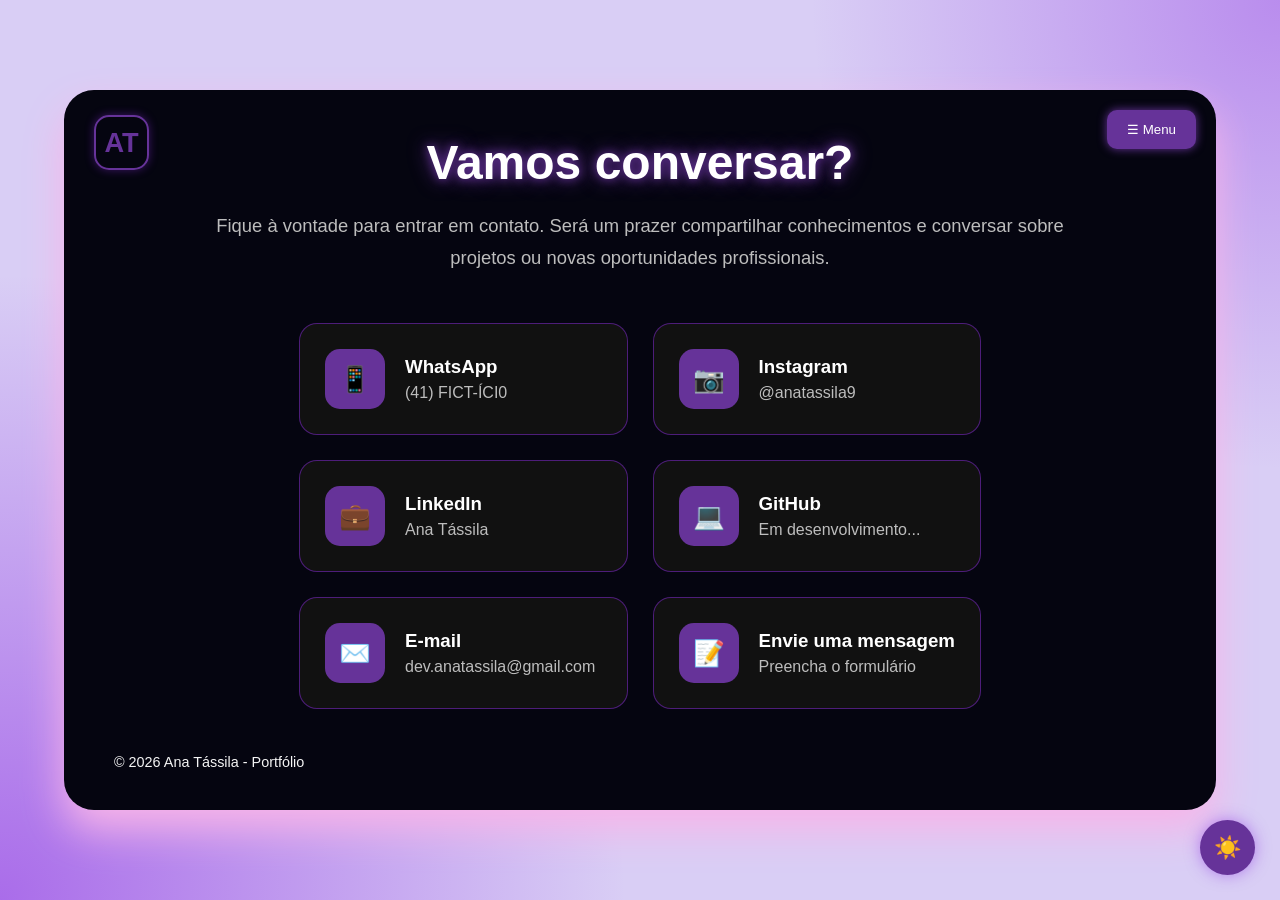
==== contato.html @ ad77cd47 "Add files via upload" ====
<!DOCTYPE html>
<html lang="pt-br">
<head>
    <meta charset="UTF-8">
    <meta name="viewport" content="width=device-width, initial-scale=1.0">
    <title>Ana Tássila - Sobre mim</title>
    <link rel="stylesheet" href="custom.css">
</head>

<body>
    <div class="container-principal">
        <div class="logo">
            <div class="logo-icone">AT</div>
            <div class="logo-texto">
            </div>
        </div>
        <nav class="menu">
            <button id="botao-menu">☰ Menu</button>
            <ul id="lista-menu">
                <li><a href="index.html">Home</a></li>
                <li><a href="habilidades.html">Formação e Habilidades</a></li>
                <li><a href="sobre.html">Sobre mim</a></li>
                <li><a href="contato.html">Contato</a></li>
            </ul>
        </nav>
        
<main>
    <section class="pagina-contato">
        <section class="texto-contato">
            <h1>Vamos conversar?</h1>
            <p>Fique à vontade para entrar em contato. Será um prazer compartilhar conhecimentos e conversar sobre projetos ou novas oportunidades profissionais.</p>
    </section>
    <section class="contatos">

<!--------------------------------WPP FICTICIO--------------------------------->
<a class="contato-card"
    href="https://wa.me/5547999999999"
    target="_blank">
    <span>📱</span>
    <div>
        <h3>WhatsApp</h3>
        <p>(41) FICT-ÍCI0</p>
    </div>
</a>

<!--------------------------------INSTA--------------------------------->
<a class="contato-card"
   href="https://www.instagram.com/anatassila9/"
   target="_blank">
    <span>📷</span>
    <div>
        <h3>Instagram</h3>
        <p>@anatassila9</p>
    </div>
</a>

<!--------------------------------LINKEDIN--------------------------------->
<a class="contato-card"
   href="https://www.linkedin.com/in/anatassila/"
   target="_blank">
    <span>💼</span>
    <div>
        <h3>LinkedIn</h3>
        <p>Ana Tássila</p>
    </div>
</a>

<!--------------------------------GITHUB--------------------------------->
<a class="contato-card"
   href="https://github.com/"
   target="_blank">
   <span>💻</span>
   <div>
        <h3>GitHub</h3>
        <p>Em desenvolvimento...</p>
    </div>
</a>
<!--------------------------------EMAIL--------------------------------->
<div class="contato-card">
    <span>✉️</span>
    <div>
        <h3>E-mail</h3>
        <p>dev.anatassila@gmail.com</p>
    </div>
</div>

<!-------------------------ENVIE UMA MENSAGEM-------------------------->
<a class="contato-card"
   href="formulario.html">
    <span>📝</span>
    <div>
        <h3>Envie uma mensagem</h3>
        <p>Preencha o formulário</p>
    </div>
</a>
</section>
<!--------------------------FIM ENVIE UMA MENSAGEM-------------------->
</section>
</main>

    <footer> 
        © 2026 Ana Tássila - Portfólio
    </footer>
    </div>
    <button id="tema">☀️</button>
    <script src="javascript.js"></script>
</body>
</html>
---- custom.css ----
/*----------zerando tudo------------*/
*{
    margin: 0;
    padding: 0;
    box-sizing: border-box;
}
/*----------ajustando a logo----------*/
.logo{
    position: absolute;
    top: 25px;
    left: 30px;
    display: flex;
    align-items: center;
    gap: 15px;
}

.logo-icone{
    width:55px;
    height:55px;
    border:2px solid rebeccapurple;
    border-radius:15px;
    display:flex;
    justify-content:center;
    align-items:center;
    color:rebeccapurple;
    font-size:1.7rem;
    font-weight:bold;
    box-shadow:0 0 10px rgba(138,43,226,.4);
}

.logo-texto h2{
    font-size:1.4rem;
}

.logo-texto span{
    color:#bdbdbd;
    font-size:.95rem;
}

/*--------------ajustando o body--------------*/
body{
    font-family: 'Poppins', sans-serif;
    min-height: 100vh;
    display: flex;
    justify-content: center;
    align-items: center;
    background:
    radial-gradient(circle at bottom left,rgba(138,43,226,0.6),transparent 40%),
    radial-gradient(circle at top right,rgba(138,43,226,0.4),transparent 30%),
    #d9cef5;
    color: white;
}

/*------------container principal-------------*/
.container-principal{
    width: 90%;
    max-width: 1400px;
    height: 80vh;
    background: #050510;
    border-radius: 30px;
    padding: 20px;
    box-shadow: 0 20px 40px rgb(248, 180, 233);
    display: flex;
    flex-direction: column;
    position: relative;
}
/*--------AJUSTANTO TUDO DA PG PRINCIPAL-Index---------*/
/*-----------ajustando o header------------*/
header{
    display: flex; /*elementos na mesma reta-linha*/
    justify-content: center;
    align-items: center;
    gap: 60px;
    height: 100%;
}

/*------------------ajustando a foto ------------------*/
header img{
    width:400px;
    border-radius:50%;
    animation: aura 6s ease-in-out infinite;
}

@keyframes aura{

    0%,100%{
        box-shadow:
            0 0 20px rgba(138,43,226,.8),
            0 0 40px rgba(138,43,226,.5),
            0 0 60px rgba(138,43,226,.3);
    }

    50%{
        box-shadow:
            0 0 120px rgba(138,43,226,.9),
            0 0 180px rgba(138,43,226,.55),
            0 0 260px rgba(138,43,226,.18);
    }

}

/*--------------------ajustando o texto----------------*/
.texto{
    max-width: 700px; /*largura da linha para ela quebrar*/
    text-align: center; /*alinhando no centro*/
}

.texto h1{
    font-size: 3rem; /*tamanho*/
    margin-bottom: 15px; /*margem*/
}

.texto p{
    margin-top:20px;
    margin-bottom:45px;
    color:#bdbdbd;
    font-size:1.25rem;
    line-height:1.8;
}

/*------------ajustando os botões---------------*/
.editando-botoes{
    display: flex;
    justify-content: center;
    gap: 25px;
    margin-top: 35px;
}

.editando-botoes a{
    width: 250px;
    display: flex;
    align-items: center;
    gap: 18px;
    padding: 22px;
    text-decoration: none;
    color: white;
    background: #111;
    border: 1px solid rgba(138,43,226,.5);
    border-radius: 18px;
    transition: .35s;
}

.editando-botoes a:hover{
    transform: translateY(-5px);
    border-color: rebeccapurple;
    box-shadow:
    0 0 20px rgba(138,43,226,.4);
}

.icone{
    width:55px;
    height:55px;
    display:flex;
    justify-content:center;
    align-items:center;
    border-radius:14px;
    background:rebeccapurple;
    font-size:1.5rem;
    flex-shrink:0;
}

.editando-botoes h3{
    margin-bottom:8px;
    font-size:1.1rem;
}

.editando-botoes p{
    margin:0;
    font-size:.9rem;
    color:#bdbdbd;
    line-height:1.4;
}

/*--------------centralizando o main------------------*/
main{
    flex: 1;
    display: flex;
    justify-content: center;
    align-items: center;
}

/*-----------------editando o menu-----------------*/
.menu{
    position: absolute;
    top: 20px;
    right: 20px;
} 

#botao-menu{
    background-color: rebeccapurple;
    color: white;
    border: none;
    border-radius: 10px;
    padding: 12px 20px;
    cursor: pointer;
    box-shadow: 0 0 10px rebeccapurple;
}

#lista-menu{
    display: none;
    list-style: none;
    margin-top: 10px;
    background-color: #111;
    border: 1px solid rebeccapurple;
    border-radius: 10px;
    overflow: hidden;
}

#lista-menu.ativo{
    display: block;
}

#lista-menu li a{
    display: block;
    padding: 12px 20px;
    color: white;
    text-decoration: none;
}

#lista-menu li a:hover{
    background-color: rebeccapurple;
}

/*------------ajustando o footer----------*/
footer{
    padding: 20px 30px;
    font-size: 0.9rem;
    color: whitesmoke;
}
/*-------------------FIM DA PG PRINCIPAL-Index-------------------------*/

/*--------------------INICIO SOBRE MIM---------------------------*/

/*ajustando o texto*/
.texto-sobre-mim h1{
    font-size: 3rem;
    margin-bottom: 30px;
    text-align: center; 
}

.texto-sobre-mim p{
    font-size: 1.2rem;
    line-height: 1.7;
    max-width: 750px; 
    margin: 0 auto; 
    color: whitesmoke;
    text-align: left;
}

/*-----------------------FIM SOBRE MIM---------------------------*/

/*-------------------INICIO HABILIDADES--------------------------*/
.habilidades{
    width: 100%;
}
.habilidades h1{
    text-align: center;
    font-size: 3rem;
    margin-bottom: 40px;
    text-shadow:
        0 0 10px rebeccapurple,
        0 0 20px rebeccapurple;
}
.cards{
    display: flex;
    justify-content: center;
    gap: 30px;
    flex-wrap: wrap;
}

.card{    
    width: 340px;
    background: #111;
    border: 1px solid rgba(138,43,226,.5);
    border-radius: 18px;
    padding: 25px;
    transition: .3s;
}

.card h2{
    color: rebeccapurple;
    margin-bottom:20px;
    text-align:center;
}

.card h3{
    margin-top:20px;
    margin-bottom:10px;
    color:white;
}

.card p{
    color:#d8d8d8;
    margin-bottom:8px;
    line-height:1.6;
}

.card ul{

    margin-left:20px;
}

     .card li{
    margin-bottom:8px;
    color:#d8d8d8;
} 
/*---------------------FIM HABILIDADES--------------------------*/

/*---------------------INICIO CONTATO--------------------------*/

.pagina-contato{
    display: flex;
    flex-direction: column;
    align-items: center;
    width: 100%;
}

.texto-contato{
    max-width:900px;
    margin:auto;
    text-align:center;
}

.texto-contato h1{
    font-size:3rem;
    margin-bottom:20px;
    text-shadow:
        0 0 10px rebeccapurple,
        0 0 20px rebeccapurple;
}

.texto-contato p{
    color:#bdbdbd;
    font-size:1.15rem;
    margin-bottom:50px;
    line-height:1.7;
}

.contatos{
    display:grid;
    grid-template-columns:repeat(2,1fr);
    gap:25px;
}

.contato-card{
    display:flex;
    align-items:center;
    gap:20px;
    padding:25px;
    background:#111;
    border:1px solid rgba(138,43,226,.5);
    border-radius:18px;
    text-decoration:none;
    color:white;
    transition:.3s;
}

.contato-card:hover{
    transform:translateY(-5px);
    box-shadow:0 0 20px rgba(138,43,226,.4);
    border-color:rebeccapurple;
}

.contato-card span{
    width:60px;
    height:60px;
    border-radius:15px;
    background:rebeccapurple;
    display:flex;
    justify-content:center;
    align-items:center;
    font-size:1.6rem;
    flex-shrink:0;
}

.contato-card h3{
    margin-bottom:6px;
}

.contato-card p{
    color:#bdbdbd;
}
/*-------------------------FIM CONTATO--------------------------*/

/*--------------------FORMULÁRIO DE CONTATO---------------------*/
.pagina-formulario{
    width: 100%;
    max-width: 700px;
    margin: 50px auto 0;
    text-align: center;
}

.pagina-formulario h1{
    font-size: 3rem;
    margin-bottom: 20px;
    text-shadow:
        0 0 10px rebeccapurple,
        0 0 20px rebeccapurple;
}

.pagina-formulario p{
    color: #bdbdbd;
    font-size: 1.1rem;
    margin-bottom: 35px;
    line-height: 1.6;
}

#formulario input,
#formulario textarea{
    width: 100%;
    padding: 15px 18px;
    background: #111;
    color: white;
    border: 1px solid rgba(138,43,226,.5);
    border-radius: 12px;
    font-size: 1rem;
    outline: none;
    transition: .3s;
}

#formulario input:focus,
#formulario textarea:focus{
    border-color: rebeccapurple;
    box-shadow: 0 0 10px rgba(138,43,226,.5);
}

#formulario textarea{
    resize: none;
    min-height: 150px;
}

#formulario button{
    width: 220px;
    margin: 10px auto 0;
    padding: 15px;
    background: rebeccapurple;
    color: white;
    border: none;
    border-radius: 12px;
    font-size: 1rem;
    cursor: pointer;
    transition: .3s;
}

#formulario button:hover{
    transform: translateY(-4px);
    box-shadow:
        0 0 10px rebeccapurple,
        0 0 20px rebeccapurple;
}

#formulario{
    display:flex;
    flex-direction:column;
    gap:20px;
}

/*------------------------RESPONSIVIDADE------------------------*/
@media (max-width: 900px){
    header{
        flex-direction: column;
        text-align: center;
    }
    header img{
        width:250px;
    }
    .editando-botoes{
        flex-direction:column;
        align-items:center;
    }
    .cards{
        flex-direction:column;
        align-items:center;
    }
    .contato{
        grid-template-columns:1fr;
    }
    .container-principal{
        height:auto;
        min-height:90vh;
    }
}

/*----------------------AJUSTANDO O MODO CLARO E ESCURO-----------------------*/
#tema{
    position:fixed;
    right:25px;
    bottom:25px;
    width:55px;
    height:55px;
    border:none;
    border-radius:50%;
    background:rebeccapurple;
    color:white;
    font-size:22px;
    box-shadow:0 0 15px rgba(138,43,226,.5);
    transition:.3s;
}
#tema:hover{
    transform:scale(1.1);
}

/*FAZENDO A TRANZIÇÃO*/
body{
    transition:.4s;
}

.container-principal,
.card,
.contato-card,
.editando-botoes a,
#formulario input,
#formulario textarea,
#lista-menu{
    transition:.4s;
}

body.tema-claro{
    background:rgb(245, 230, 255);
    color:#222;
}

body.tema-claro .container-principal{
    background:rgb(248, 240, 253);
    color:#222;
    box-shadow:0 20px 40px rgba(0,0,0,.15);
}

body.tema-claro .texto p,
body.tema-claro .texto-sobre-mim p,
body.tema-claro .texto-contato p,
body.tema-claro .card p,
body.tema-claro .card li,
body.tema-claro .contato-card p,
body.tema-claro footer{
    color:#303030;
}

body.tema-claro .card,
body.tema-claro .contato-card,
body.tema-claro .editando-botoes a,
body.tema-claro #lista-menu,
body.tema-claro #formulario input,
body.tema-claro #formulario textarea{
    background:#d882e9;
    color:#222;
    border:1px solid #c8b6ff;
}

body.tema-claro #formulario input::placeholder,
body.tema-claro #formulario textarea::placeholder{
    color:#777;
}
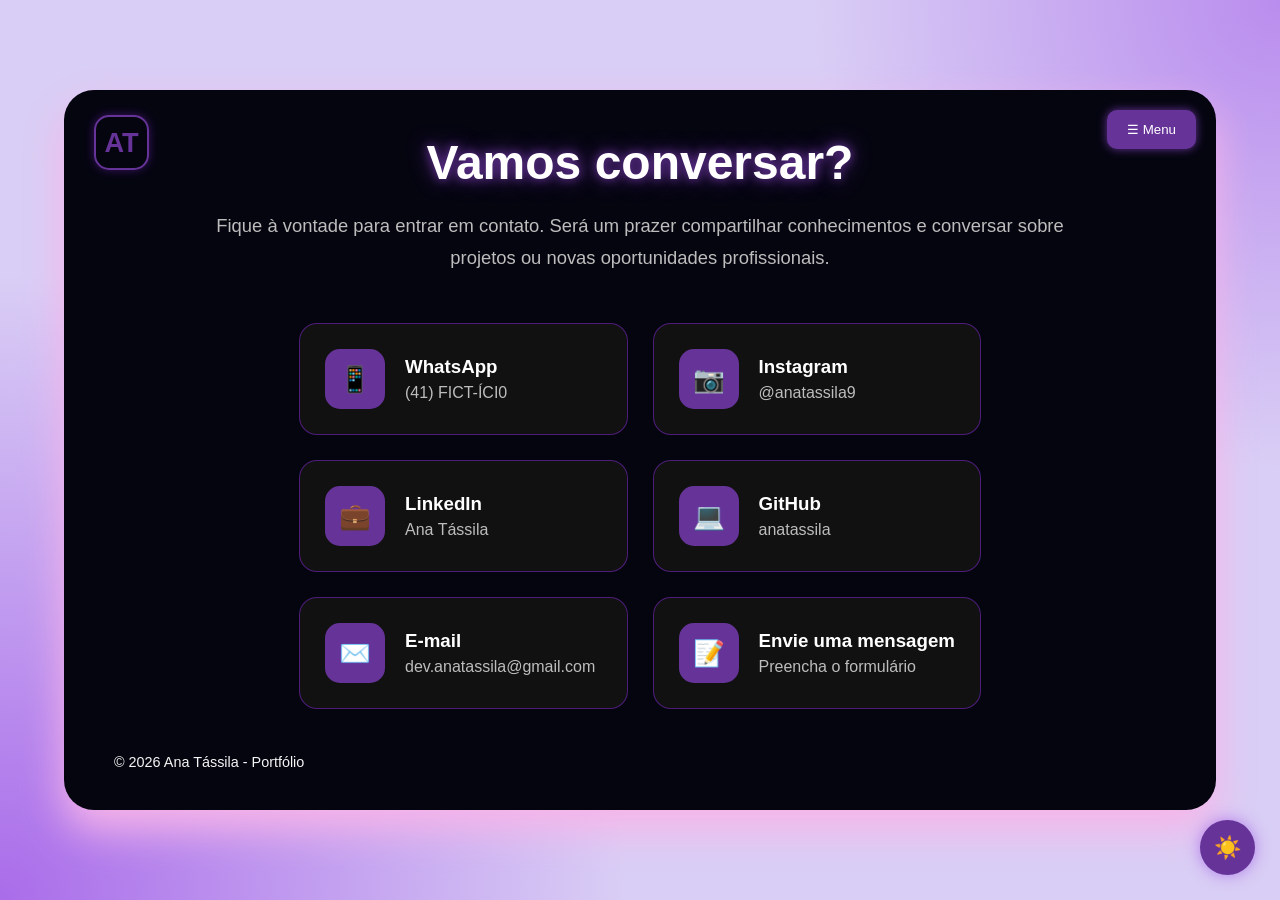
==== commit a92a6ee4: "Update contato.html" ====
--- a/contato.html
+++ b/contato.html
@@ -67,12 +67,12 @@
 
 <!--------------------------------GITHUB--------------------------------->
 <a class="contato-card"
-   href="https://github.com/"
+   href="https://github.com/anatassila"
    target="_blank">
    <span>💻</span>
    <div>
         <h3>GitHub</h3>
-        <p>Em desenvolvimento...</p>
+        <p>anatassila</p>
     </div>
 </a>
 <!--------------------------------EMAIL--------------------------------->
@@ -105,4 +105,4 @@
     <button id="tema">☀️</button>
     <script src="javascript.js"></script>
 </body>
-</html>+</html>
--- a/custom.css
+++ b/custom.css
@@ -64,6 +64,7 @@
     flex-direction: column;
     position: relative;
 }
+
 /*--------AJUSTANTO TUDO DA PG PRINCIPAL-Index---------*/
 /*-----------ajustando o header------------*/
 header{
@@ -96,7 +97,6 @@
             0 0 180px rgba(138,43,226,.55),
             0 0 260px rgba(138,43,226,.18);
     }
-
 }
 
 /*--------------------ajustando o texto----------------*/
@@ -457,30 +457,57 @@
 
 /*------------------------RESPONSIVIDADE------------------------*/
 @media (max-width: 900px){
+
+    .container-principal{
+        height:auto;
+        min-height:100vh;
+        padding-top:120px; /* NOVO */
+    }
+
+    .logo{
+        top:15px; /* ALTERADO */
+        left:15px; /* ALTERADO */
+        transform:scale(0.8); /* NOVO */
+        transform-origin:top left; /* NOVO */
+    }
+
+    .menu{
+        top:15px; /* ALTERADO */
+        right:15px; /* ALTERADO */
+    }
+
     header{
-        flex-direction: column;
-        text-align: center;
-    }
+        flex-direction:column;
+        text-align:center;
+        gap:30px; /* NOVO */
+    }
+
     header img{
         width:250px;
     }
+
+    .texto h1{
+        font-size:2.3rem; /* NOVO */
+    }
+
+    .texto p{
+        font-size:1rem; /* NOVO */
+    }
+
     .editando-botoes{
         flex-direction:column;
         align-items:center;
     }
+
     .cards{
         flex-direction:column;
         align-items:center;
     }
-    .contato{
+
+    .contatos{
         grid-template-columns:1fr;
     }
-    .container-principal{
-        height:auto;
-        min-height:90vh;
-    }
-}
-
+}
 /*----------------------AJUSTANDO O MODO CLARO E ESCURO-----------------------*/
 #tema{
     position:fixed;
@@ -550,4 +577,4 @@
 body.tema-claro #formulario input::placeholder,
 body.tema-claro #formulario textarea::placeholder{
     color:#777;
-}+}
